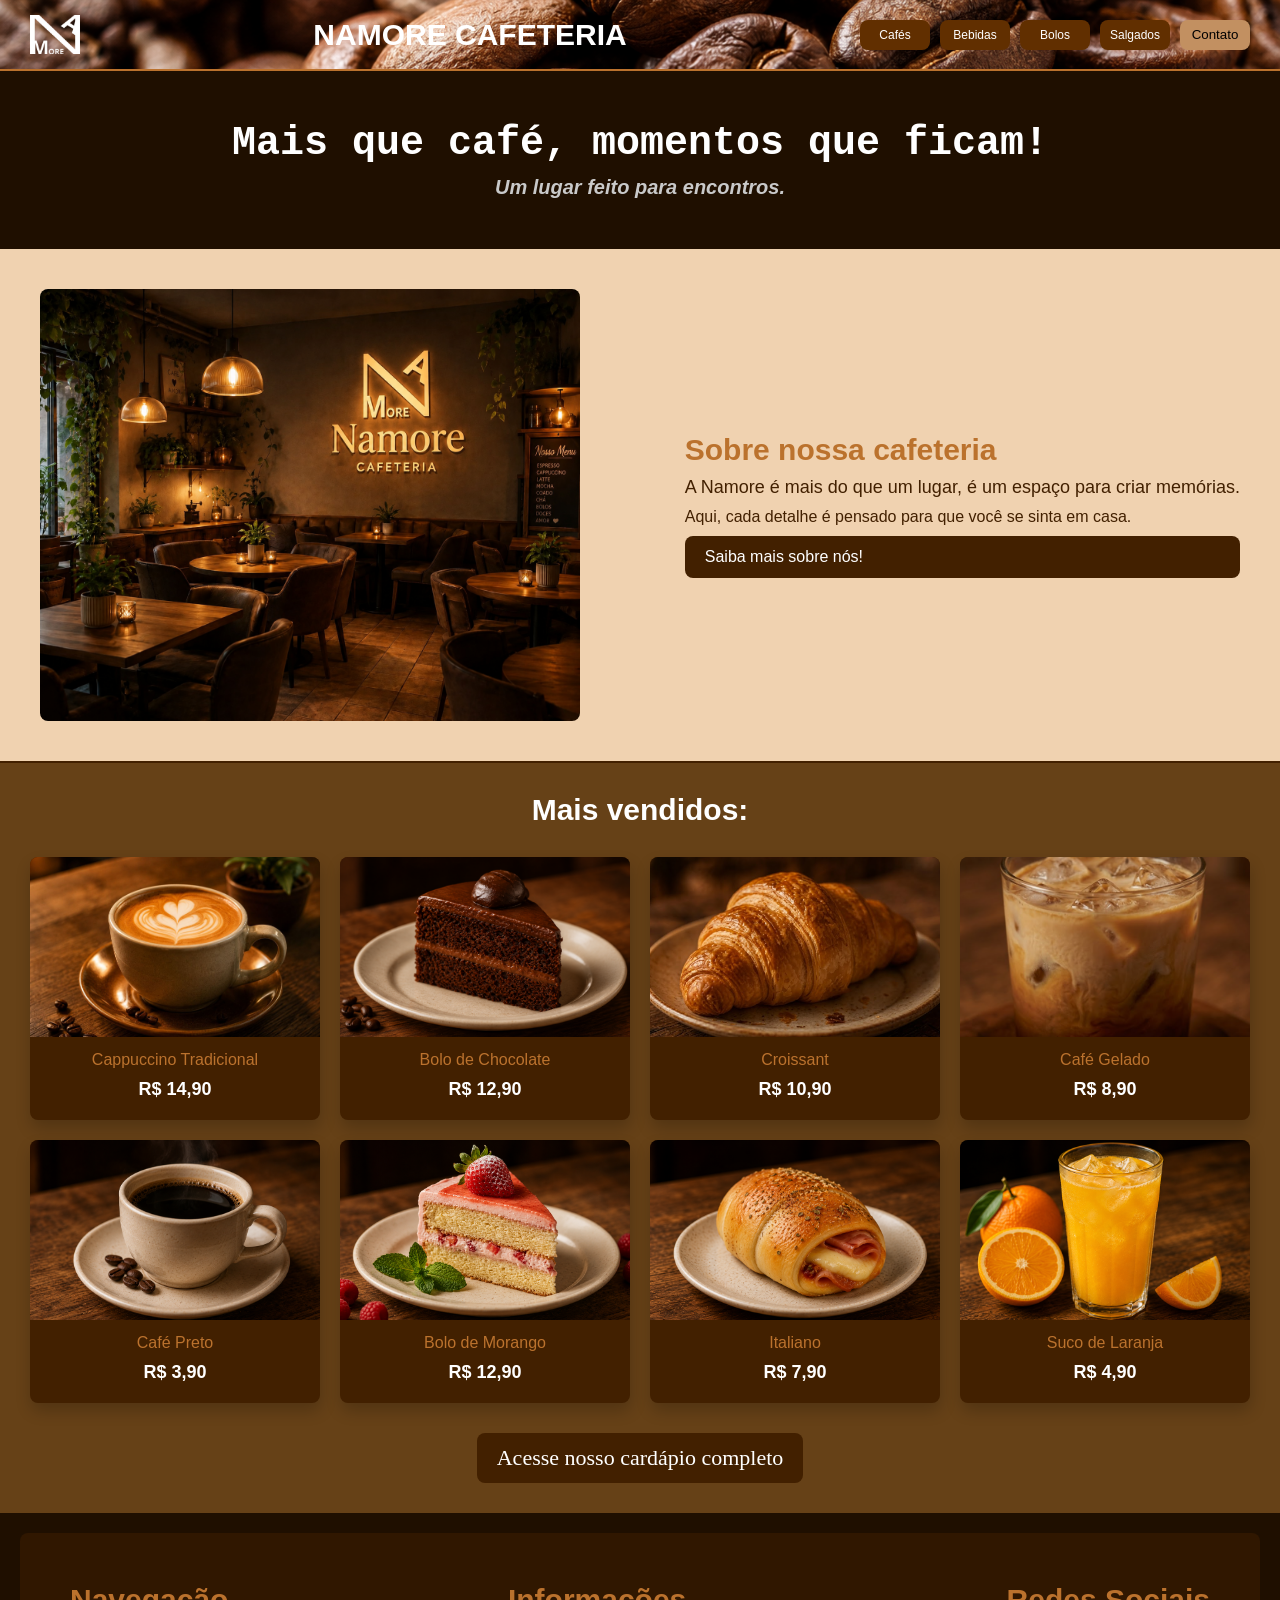
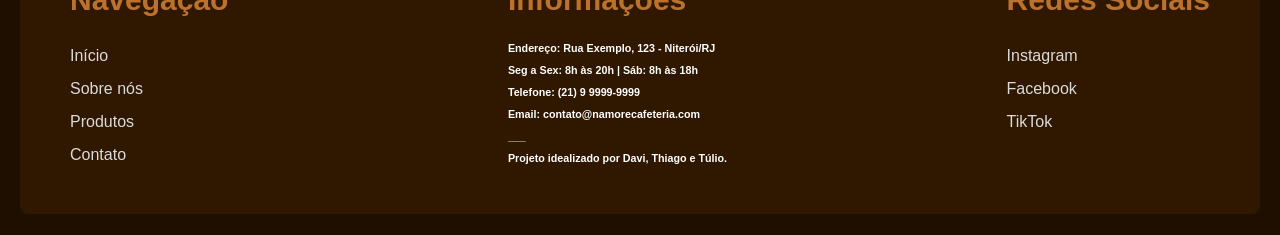
==== index/index.html @ 7fc10e0b "atualizacao index, cardapio, sobre" ====
<!DOCTYPE html>
<html lang="pt-br">
<head>
    <meta charset="UTF-8">
    <meta name="viewport" content="width=device-width, initial-scale=1.0">
    <title>Namore Cafeteria</title>
    <link rel="stylesheet" href="style.css">
</head>
<body>

    <header>
        <div class="logo-nome">
            <img id="logo-cafeteria" src="img/logo-namore.png" alt="Logo Namore Cafeteria">
        </div>

        <h1 id="nome-cafeteria">NAMORE CAFETERIA</h1>

        <div class="botoes">
            <button class="botao-produto">Cafés</button>
            <button class="botao-produto">Bebidas</button>
            <button class="botao-produto">Bolos</button>
            <button class="botao-produto">Salgados</button>
            <a href="contato.html"><button class="botao-contato">Contato</button></a>
        </div>
    </header>

    <section class="frases">
        <h2 id="frase-principal">Mais que café, momentos que ficam!</h2>
        <h3 id="frase-secundaria">Um lugar feito para encontros.</h3>
    </section>

    <main>
        <section class="sobre">
            <img id="imagem-namore" src="img/sobre-namore.png" alt="Imagem da cafeteria Namore">
            <div class="descricao">
                <h3>Sobre nossa cafeteria</h3>
                <p id="p-descricao-cafe">A Namore é mais do que um lugar, é um espaço para criar memórias.</p>
                <p id="p-descricao-detalhe">Aqui, cada detalhe é pensado para que você se sinta em casa.</p>
                <a href="/sobre/sobre-nos.html" class="link-botao">Saiba mais sobre nós!</a>
            </div>
        </section>

        <section class="ctlg">
            <h3 id="catalogo-produtos">Mais vendidos:</h3>
            <section class="card-produtos">

                <div class="cards">
                    <img class="imagem-catalogo" src="img/cappuccino.jpeg" alt="Cappuccino Tradicional">
                    <p class="descricao-produto">Cappuccino Tradicional</p>
                    <p class="preco-produto">R$ 14,90</p>
                </div>

                <div class="cards">
                    <img class="imagem-catalogo" src="img/bolo.png" alt="Bolo de Chocolate">
                    <p class="descricao-produto">Bolo de Chocolate</p>
                    <p class="preco-produto">R$ 12,90</p>
                </div>

                <div class="cards">
                    <img class="imagem-catalogo" src="img/salgado.png" alt="Croissant">
                    <p class="descricao-produto">Croissant</p>
                    <p class="preco-produto">R$ 10,90</p>
                </div>

                <div class="cards">
                    <img class="imagem-catalogo" src="img/bebida.png" alt="Café Gelado">
                    <p class="descricao-produto">Café Gelado</p>
                    <p class="preco-produto">R$ 8,90</p>
                </div>

                <div class="cards">
                    <img class="imagem-catalogo" src="img/cafepreto.png" alt="Café Preto">
                    <p class="descricao-produto">Café Preto</p>
                    <p class="preco-produto">R$ 3,90</p>
                </div>

                <div class="cards">
                    <img class="imagem-catalogo" src="img/bolo2.png" alt="Bolo de Morango">
                    <p class="descricao-produto">Bolo de Morango</p>
                    <p class="preco-produto">R$ 12,90</p>
                </div>

                <div class="cards">
                    <img class="imagem-catalogo" src="img/italiano.png" alt="Italiano">
                    <p class="descricao-produto">Italiano</p>
                    <p class="preco-produto">R$ 7,90</p>
                </div>

                <div class="cards">
                    <img class="imagem-catalogo" src="img/sucolaranja.png" alt="Suco de Laranja">
                    <p class="descricao-produto">Suco de Laranja</p>
                    <p class="preco-produto">R$ 4,90</p>
                </div>
            </section>
            <a href="/cardapio/cardapio.html" id="botao-produtos">Acesse nosso cardápio completo</a>
        </section>
    </main>

    <footer>
        <div class="informacoes">
            <div class="informacoes-navegacao">
                <h3 class="inf">Navegação</h3>
                <a href="index.html" class="botao-navegacao">Início</a>
                <a href="sobre-nos.html" class="botao-navegacao">Sobre nós</a>
                <a href="produtos.html" class="botao-navegacao">Produtos</a>
                <a href="contato.html" class="botao-navegacao">Contato</a>

            </div>

            <div class="informacoes-contato">
                <h3 class="inf">Informações</h3>
                <h6>Endereço: Rua Exemplo, 123 - Niterói/RJ</h6>
                <h6>Seg a Sex: 8h às 20h | Sáb: 8h às 18h</h6>
                <h6>Telefone: (21) 9 9999-9999</h6>
                <h6>Email: contato@namorecafeteria.com</h6>
                <h6>___</h6>
                <h6>Projeto idealizado por Davi, Thiago e Túlio.</h6>
            </div>

            <div class="informacoes-social">
                <h3 class="inf">Redes Sociais</h3>
                <a href="https://www.instagram.com" class="botao-social">Instagram</a>
                <a href="https://www.facebook.com" class="botao-social">Facebook</a>
                <a href="https://www.tiktok.com" class="botao-social">TikTok</a>
            </div>
        </div>
    </footer>

</body>
</html>
---- index/style.css ----
* {
    margin: 0;
    padding: 0;
    box-sizing: border-box;
}

/* Tags */
body {
    background-color: #1f0f00;
    font-family: 'Trebuchet MS', Arial, sans-serif;
}

header {
    background-image: url('img/graos.png');
    background-size: cover;
    background-position: center;
    border-bottom: 2px solid #bb722d;
    display: flex;
    justify-content: space-between;
    align-items: center;
    padding: 15px 30px;
}

main {
    background-color: #664117;
}

footer {
    background-color: #1f0f00;
    padding: 20px;
}

h3 {
    font-size: 30px;
    color: #bb722d;
}

a {
    text-decoration: none;
}

html {
    scroll-behavior: smooth;
}

/* Classes */
.logo-nome {
    display: flex;
    align-items: center;
}

.botoes {
    display: flex;
    gap: 10px;
}

.frases {
    display: flex;
    flex-direction: column;
    align-items: center;
    margin: 50px 20px;
    text-align: center;
}

.sobre {
    background-color: rgb(240, 210, 176);
    border-bottom: 2px solid #422000;
    display: flex;
    align-items: center;
    justify-content: space-between;
    padding: 40px;
    gap: 40px;
}

.descricao {
    display: flex;
    flex-direction: column;
    gap: 10px;
}

.ctlg {
    text-align: center;
    padding: 30px;
}

.card-produtos {
    display: grid;
    grid-template-columns: repeat(4, 1fr);
    gap: 20px;
    margin-top: 30px;
}

.cards {
    background-color: #422000;
    border-radius: 8px;
    overflow: hidden;
    box-shadow: 1px 8px 16px rgba(0, 0, 0, 0.2);
    transition: transform 0.3s ease;
}

.cards:hover {
    transform: translateY(-5px);
}

.imagem-catalogo {
    width: 100%;

    height: 180px;

    object-fit: cover;
}

.descricao-produto {
    font-size: 16px;
    color: #bb722d;
    margin-top: 10px;
}

.preco-produto {
    font-size: 18px;
    color: white;
    font-weight: bold;
    margin: 10px 0 20px;
}

.informacoes {
    background-color: #301700;
    display: flex;
    justify-content: space-between;
    gap: 40px;
    padding: 50px;
    border-radius: 8px;
}

.informacoes-navegacao {
    display: flex;
    flex-direction: column;
    gap: 15px;
}

.informacoes-social {
    display: flex;
    flex-direction: column;
    gap: 15px;
}

.informacoes-contato {
    display: flex;
    flex-direction: column;
    gap: 10px;
    color: white;
}

.inf {
    margin-bottom: 15px;
}

.botao-navegacao {
    color: #dbdbdb;
    transition: color 0.3s ease;
}

.botao-navegacao:hover {
    color: white;
}

.botao-social {
    color: #dbdbdb;
    transition: color 0.3s ease;
}

.botao-social:hover {
    color: white;
}

.link-botao {
    display: inline-block;
    background-color: #422000;
    color: white;
    border: none;
    border-radius: 8px;
    padding: 12px 20px;
    cursor: pointer;
    transition: background-color 0.3s ease;
}

.link-botao:hover {
    background-color: #874000;
}

.botao-produto {
    font-size: 12px;
    width: 70px;
    height: 30px;
    color: white;
    background-color: #612f00;
    border: none;
    border-radius: 8px;
    cursor: pointer;
    transition: background-color 0.3s ease;
}

.botao-produto:hover {
    background-color: #874000;
}

/* IDs */

.botao-contato {
    width: 70px;
    height: 30px;
    border: none;
    border-radius: 8px;
    background-color: #c29061;
    color: rgb(0, 0, 0);
    cursor: pointer;
    transition: background-color 0.3s ease;
}

#botao-contato:hover {
    background-color: #6b4a2d;
    color: whitesmoke;
}

#logo-cafeteria {
    width: 50px;
    height: auto;
}

#nome-cafeteria {
    color: white;
    font-size: 30px;
}

#frase-principal {
    color: white;
    font-size: 40px;
    font-family: monospace;
}

#frase-secundaria {
    color: rgb(201, 201, 201);
    font-size: 20px;
    font-style: italic;
    margin-top: 10px;
}

#imagem-namore {
    width: 45%;
    border-radius: 8px;
}

#p-descricao-cafe {
    font-size: 18px;
    color: #422000;
}

#p-descricao-detalhe {
    font-size: 16px;
    color: #422000;
}

#catalogo-produtos {
    color: white;
    margin-bottom: 10px;
}

#botao-produtos {
    display: inline-block;
    background-color: #422000;
    color: white;
    border: none;
    border-radius: 8px;
    padding: 12px 20px;
    margin-top: 30px;
    cursor: pointer;
    transition: background-color 0.3s ease;
    font-size: 22px;
    font-family: Georgia, serif;
}

#botao-produtos:hover {
    background-color: #874000;
}

#botao-sobre {
    display: inline-block;
    background-color: #422000;
    color: white;
    border: none;
    border-radius: 8px;
    padding: 12px 20px;
    cursor: pointer;
    transition: background-color 0.3s ease;
}

#botao-sobre:hover {
    background-color: #874000;
}

/* Responsividade */

@media (max-width: 1024px) {

    .card-produtos {
        grid-template-columns: repeat(2, 1fr);
    }

    .sobre {
        flex-direction: column;

        text-align: center;
    }

    #imagem-namore {
        width: 100%;
    }

    .informacoes {
        flex-direction: column;

        text-align: center;
    }
}

@media (max-width: 768px) {

    header {
        flex-direction: column;

        gap: 20px;
    }

    .botoes {
        flex-wrap: wrap;

        justify-content: center;
    }

    .card-produtos {
        grid-template-columns: 1fr;
    }

    #nome-cafeteria {
        text-align: center;
    }

    #frase-principal {
        font-size: 30px;
    }

    #frase-secundaria {
        font-size: 18px;
    }

    h3 {
        font-size: 24px;
    }
}
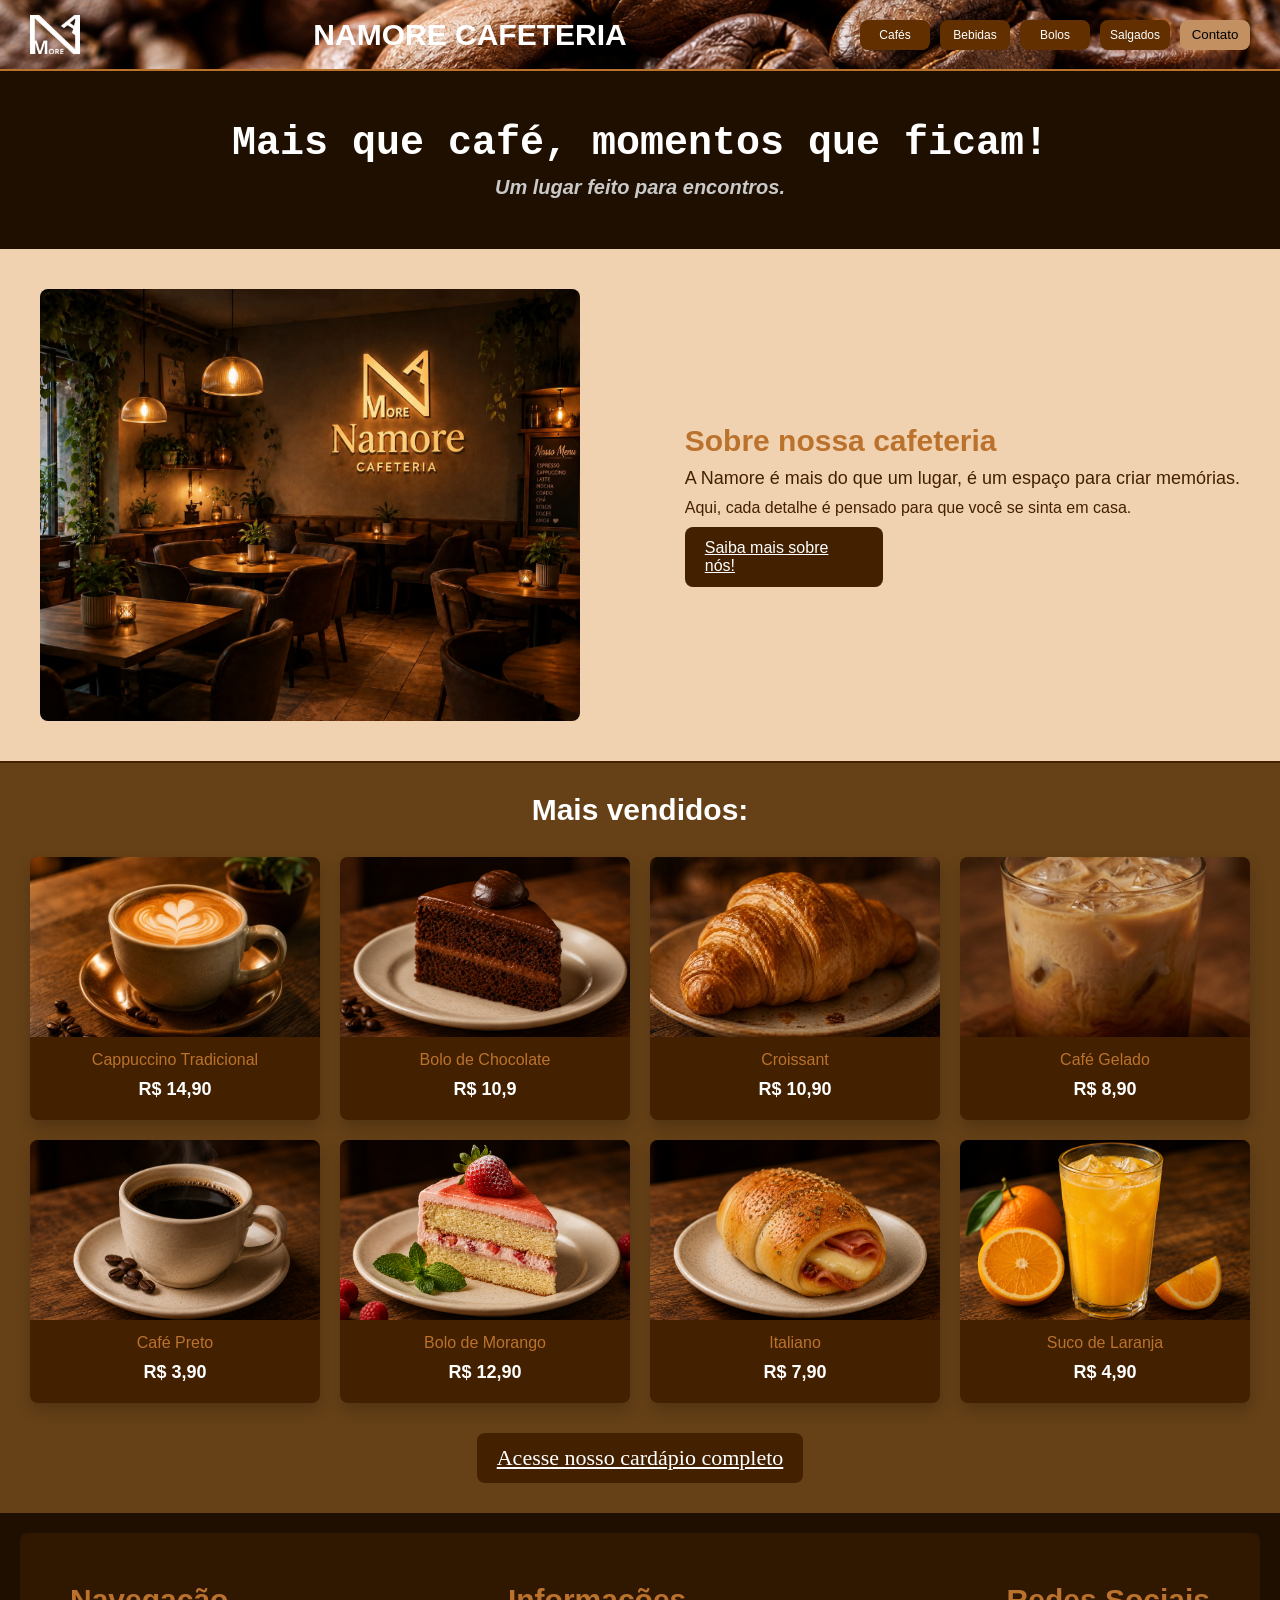
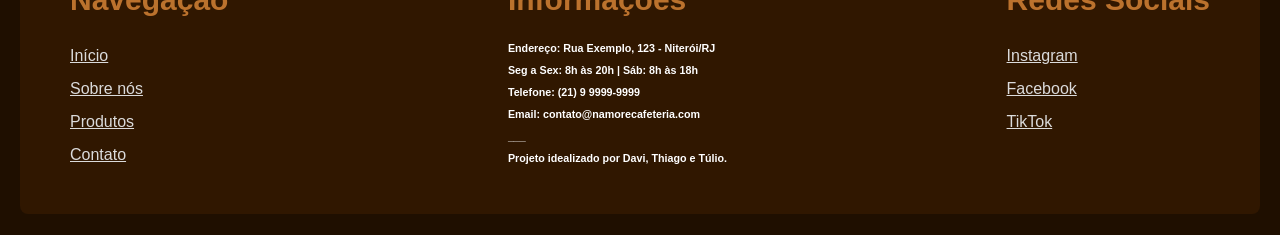
==== commit 189993f5: "atualizacao 31.05" ====
--- a/index/index.html
+++ b/index/index.html
@@ -16,10 +16,10 @@
         <h1 id="nome-cafeteria">NAMORE CAFETERIA</h1>
 
         <div class="botoes">
-            <button class="botao-produto">Cafés</button>
-            <button class="botao-produto">Bebidas</button>
-            <button class="botao-produto">Bolos</button>
-            <button class="botao-produto">Salgados</button>
+            <a href="#catalogo-produtos"><button class="botao-produto">Cafés</button></a>
+            <a href="#catalogo-produtos"><button class="botao-produto">Bebidas</button></a>
+            <a href="#catalogo-produtos"><button class="botao-produto">Bolos</button></a>
+            <a href="#catalogo-produtos"><button class="botao-produto">Salgados</button></a>
             <a href="contato.html"><button class="botao-contato">Contato</button></a>
         </div>
     </header>
@@ -53,7 +53,7 @@
                 <div class="cards">
                     <img class="imagem-catalogo" src="img/bolo.png" alt="Bolo de Chocolate">
                     <p class="descricao-produto">Bolo de Chocolate</p>
-                    <p class="preco-produto">R$ 12,90</p>
+                    <p class="preco-produto">R$ 10,9</p>
                 </div>
 
                 <div class="cards">
@@ -101,9 +101,9 @@
             <div class="informacoes-navegacao">
                 <h3 class="inf">Navegação</h3>
                 <a href="index.html" class="botao-navegacao">Início</a>
-                <a href="sobre-nos.html" class="botao-navegacao">Sobre nós</a>
-                <a href="produtos.html" class="botao-navegacao">Produtos</a>
-                <a href="contato.html" class="botao-navegacao">Contato</a>
+                <a href="/sobre/sobre-nos.html" class="botao-navegacao">Sobre nós</a>
+                <a href="/cardapio/cardapio.html" class="botao-navegacao">Produtos</a>
+                <a href="/contato/contato.html" class="botao-navegacao">Contato</a>
 
             </div>
 
--- a/index/style.css
+++ b/index/style.css
@@ -8,6 +8,7 @@
 body {
     background-color: #1f0f00;
     font-family: 'Trebuchet MS', Arial, sans-serif;
+    scroll-behavior: smooth;
 }
 
 header {
@@ -35,14 +36,6 @@
     color: #bb722d;
 }
 
-a {
-    text-decoration: none;
-}
-
-html {
-    scroll-behavior: smooth;
-}
-
 /* Classes */
 .logo-nome {
     display: flex;
@@ -177,6 +170,7 @@
     display: inline-block;
     background-color: #422000;
     color: white;
+    width: 198px;
     border: none;
     border-radius: 8px;
     padding: 12px 20px;
